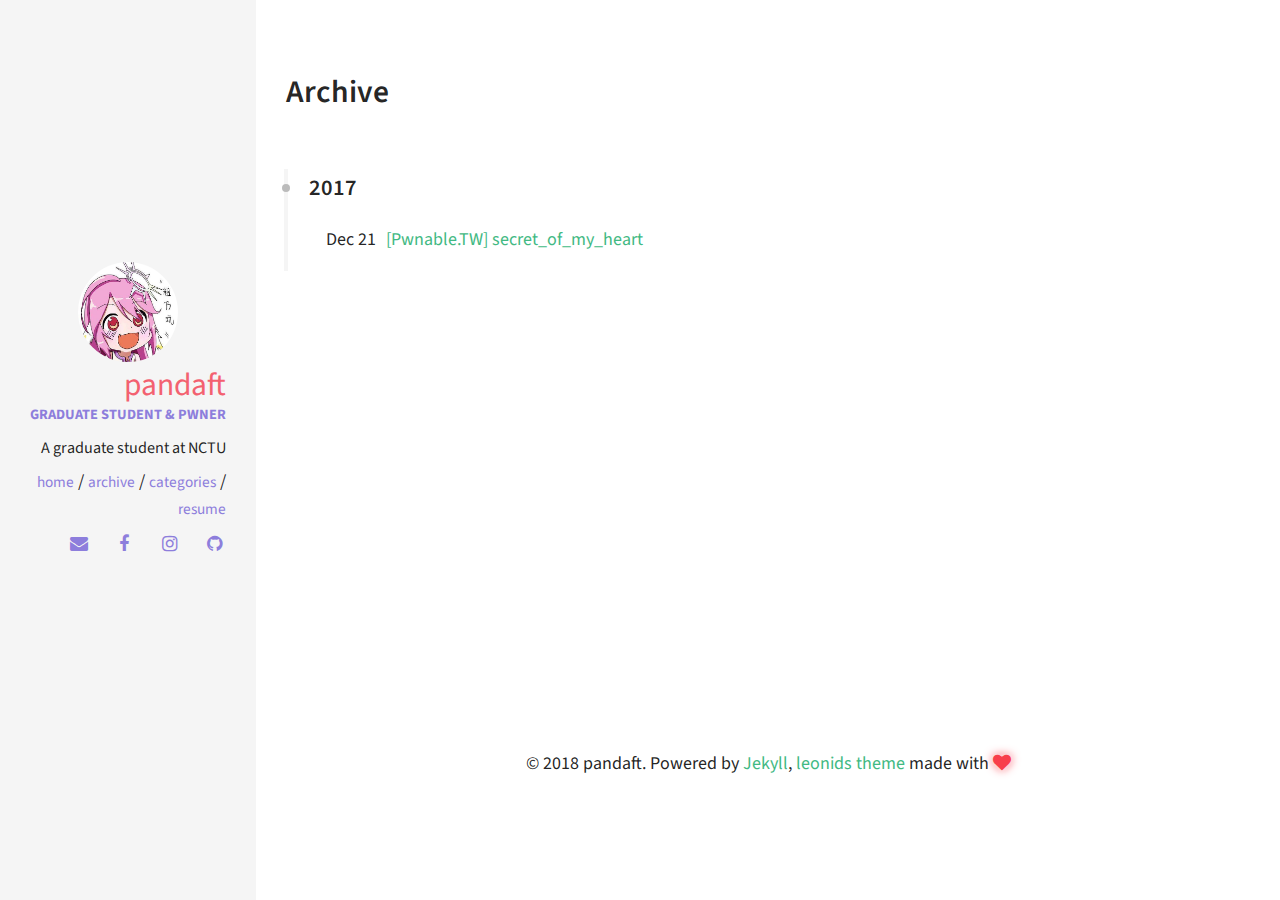
==== archive/index.html @ 1205e0f4 "{Init}[leonids Jekyll] simple blog" ====
<!DOCTYPE html>
<html lang="en">


  



  


<head>
  <meta charset="UTF-8">
  <meta http-equiv="X-UA-Compatible" content="IE=edge">
  <meta name="description" content="A simple and awesome blog theme powered by jekyll.">
  <meta name="keywords" content="Programming, PHP, and Ruby">
  <meta name="author" content="Archive | Leonids">
  <meta name="viewport" content="width=device-width, initial-scale=1.0">
  <meta name="theme-color" content="#f5f5f5">

  <!-- Twitter Tags -->
  <meta name="twitter:card" content="summary">
  <meta name="twitter:title" content="Archive | Leonids">
  <meta name="twitter:description" content="A simple and awesome blog theme powered by jekyll.">
  <meta name="twitter:image" content="https://WenYang-Lai.github.io//img/leonids-logo.png">

  <!-- Open Graph Tags -->
  <meta property="og:type" content="blog">
  <meta property="og:url" content="https://WenYang-Lai.github.io/">
  <meta property="og:title" content="Archive | Leonids">
  <meta property="og:description" content="A simple and awesome blog theme powered by jekyll.">
  <meta property="og:image" content="https://WenYang-Lai.github.io//img/leonids-logo.png">
  <title>Archive | Leonids</title>

  <!-- CSS files -->
  <link rel="stylesheet" href="https://WenYang-Lai.github.io//css/font-awesome.min.css">
  <link rel="stylesheet" href="https://WenYang-Lai.github.io//css/main.css">

  <link rel="canonical" href="https://WenYang-Lai.github.io//archive/">
  <link rel="alternate" type="application/rss+xml" title="Leonids" href="https://WenYang-Lai.github.io/ /feed.xml " />

  <!-- Icons -->
  <!-- 16x16 -->
  <link rel="shortcut icon" href="https://WenYang-Lai.github.io//favicon.ico">
  <!-- 32x32 -->
  <link rel="shortcut icon" href="https://WenYang-Lai.github.io//favicon.png">
</head>


<body>
  <div class="row">
    <div class="col s12 m2">
      <div class="table cover">
         

<div class="cover-card table-cell table-middle">
  
  <img src="https://WenYang-Lai.github.io//img/avatar.jpg" alt="" class="avatar">
  
  <a href="https://WenYang-Lai.github.io//" class="author_name">pandaft</a>
  <span class="author_job">Graduate Student & Pwner</span>
  <span class="author_bio mbm">A graduate student at NCTU</span>
  <nav class="nav">
    <ul class="nav-list">
      <li class="nav-item">
        <a href="https://WenYang-Lai.github.io//">home</a>
        <span>/</span>
      </li>
       
      <li class="nav-item">
        <a href="https://WenYang-Lai.github.io//archive/">Archive</a>
        
          <span>/</span>
        
      </li>
          
      <li class="nav-item">
        <a href="https://WenYang-Lai.github.io//categories/">Categories</a>
        
          <span>/</span>
        
      </li>
            
      <li class="nav-item">
        <a href="https://WenYang-Lai.github.io//resume/">Resume</a>
        
      </li>
       
    </ul>
  </nav>
  <script type="text/javascript">
  // based on http://stackoverflow.com/a/10300743/280842
  function gen_mail_to_link(hs, subject) {
    var lhs,rhs;
    var p = hs.split('@');
    lhs = p[0];
    rhs = p[1];
    document.write("<a class=\"social-link-item\" target=\"_blank\" href=\"mailto");
    document.write(":" + lhs + "@");
    document.write(rhs + "?subject=" + subject + "\"><i class=\"fa fa-fw fa-envelope\"></i><\/a>");
  }
</script>
<div class="social-links">
  <ul>
    
      <li>
      <script>gen_mail_to_link('x3639026@gmail.com', 'Hello from website');</script>
      </li>
    
    
    <li><a href="http://facebook.com/100000212816902" class="social-link-item" target="_blank"><i class="fa fa-fw fa-facebook"></i></a></li>
    
    
    
    <li><a href="http://instagram.com/wenyanglai" class="social-link-item" target="_blank"><i class="fa fa-fw fa-instagram"></i></a></li>
    
    <li><a href="http://github.com/WenYang-Lai" class="social-link-item" target="_blank"><i class="fa fa-fw fa-github"></i></a></li>
    
    
    
    
    
    
    
    
    
    
    
    
  </ul>
</div>

</div>

      </div>
    </div>
    <div class="col s12 m8">
      <div class="post-listing">
          <div id="page">
    <header class="page-header">
      <h2>Archive</h2>
    </header>

    <article class="page-content">
      <div class="archive">
  <div class="timeline" id="timeline">
    
    
    <div class="archive-title">
      <h4 class="archive-year">2017</h4>
    </div>

    <ul>
    
    <li>
      <div style="width:60px;float:left;">Dec 21</div> <a href="https://WenYang-Lai.github.io//articles/2017-12/%5BPwnableTW%5D-secret_of_my_heart">&#91;Pwnable.TW&#93; secret_of_my_heart</a></li>
    
    </ul>

  </div>

</div>

    </article>


  </div><!-- end page content -->


  

        <footer>
  &copy; 2018 pandaft. Powered by <a href="http://jekyllrb.com/">Jekyll</a>, <a href="http://github.com/renyuanz/leonids/">leonids theme</a> made with <i class="fa fa-heart heart-icon"></i>
</footer>

      </div>
    </div>
  </div>
  <script type="text/javascript" src="https://WenYang-Lai.github.io//js/jquery-3.2.1.min.js"></script>
<script type="text/javascript" src="https://WenYang-Lai.github.io//js/main.js"></script>

<!-- Asynchronous Google Analytics snippet -->
<script>
  (function(i,s,o,g,r,a,m){i['GoogleAnalyticsObject']=r;i[r]=i[r]||function(){
  (i[r].q=i[r].q||[]).push(arguments)},i[r].l=1*new Date();a=s.createElement(o),
  m=s.getElementsByTagName(o)[0];a.async=1;a.src=g;m.parentNode.insertBefore(a,m)
  })(window,document,'script','https://www.google-analytics.com/analytics.js','ga');
  ga('create', 'UA-62251910-2', 'auto');
  ga('send', 'pageview');
</script>



</body>
</html>
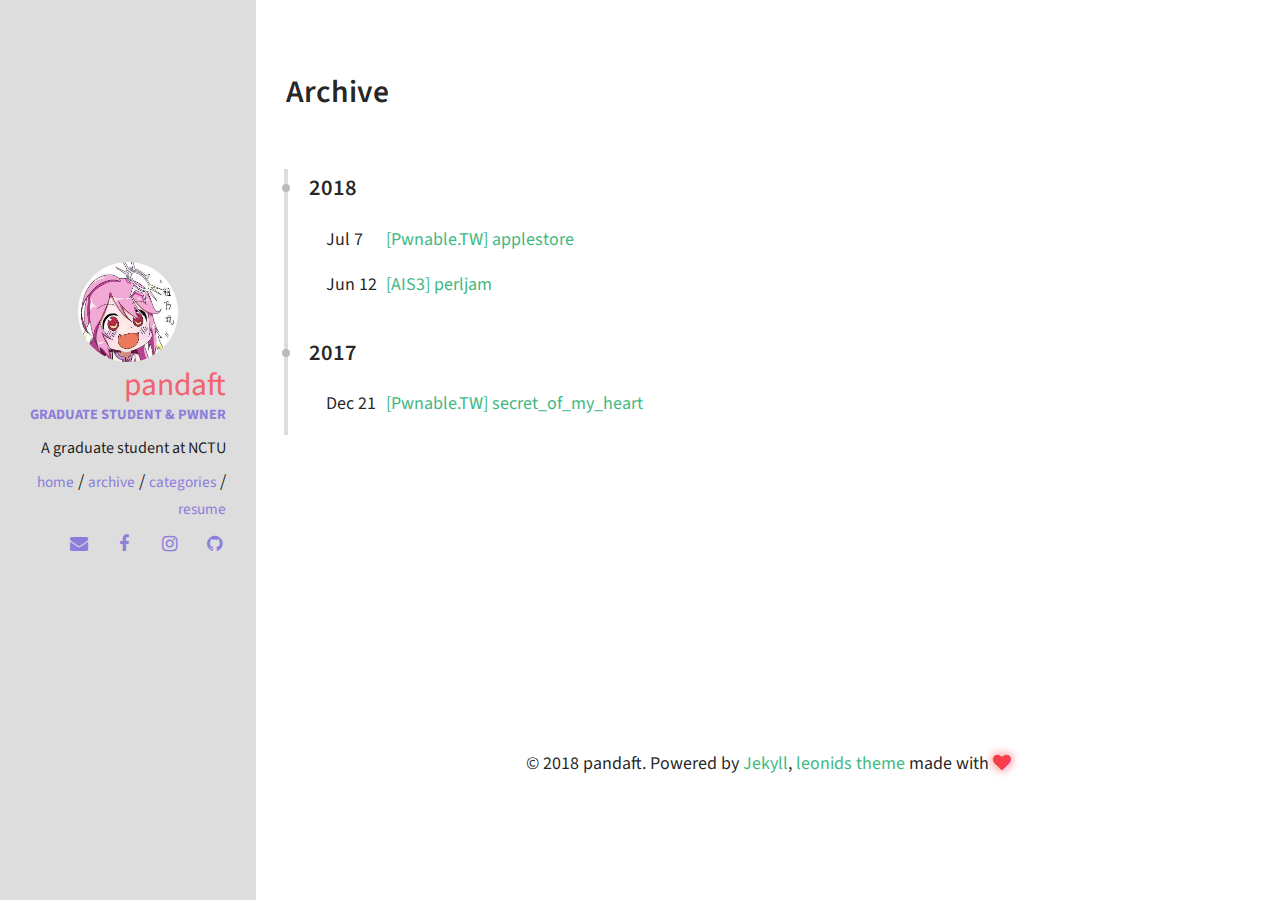
==== commit da038587: "{Add}[Pwnable.tw] applestore" ====
--- a/archive/index.html
+++ b/archive/index.html
@@ -147,10 +147,33 @@
     
     
     <div class="archive-title">
+      <h4 class="archive-year">2018</h4>
+    </div>
+
+    <ul>
+    
+    <li>
+      <div style="width:60px;float:left;">Jul 7</div> <a href="https://WenYang-Lai.github.io//articles/2018-07/%5BPwnableTW%5D-applestore">&#91;Pwnable.TW&#93; applestore</a></li>
+    
+    
+      
+      
+    
+    
+    <li>
+      <div style="width:60px;float:left;">Jun 12</div> <a href="https://WenYang-Lai.github.io//articles/2018-06/AIS3_perljam">&#91;AIS3&#93; perljam</a></li>
+    
+    
+      
+      
+    
+    </ul>
+    <div class="archive-title">
       <h4 class="archive-year">2017</h4>
     </div>
 
     <ul>
+    
     
     <li>
       <div style="width:60px;float:left;">Dec 21</div> <a href="https://WenYang-Lai.github.io//articles/2017-12/%5BPwnableTW%5D-secret_of_my_heart">&#91;Pwnable.TW&#93; secret_of_my_heart</a></li>
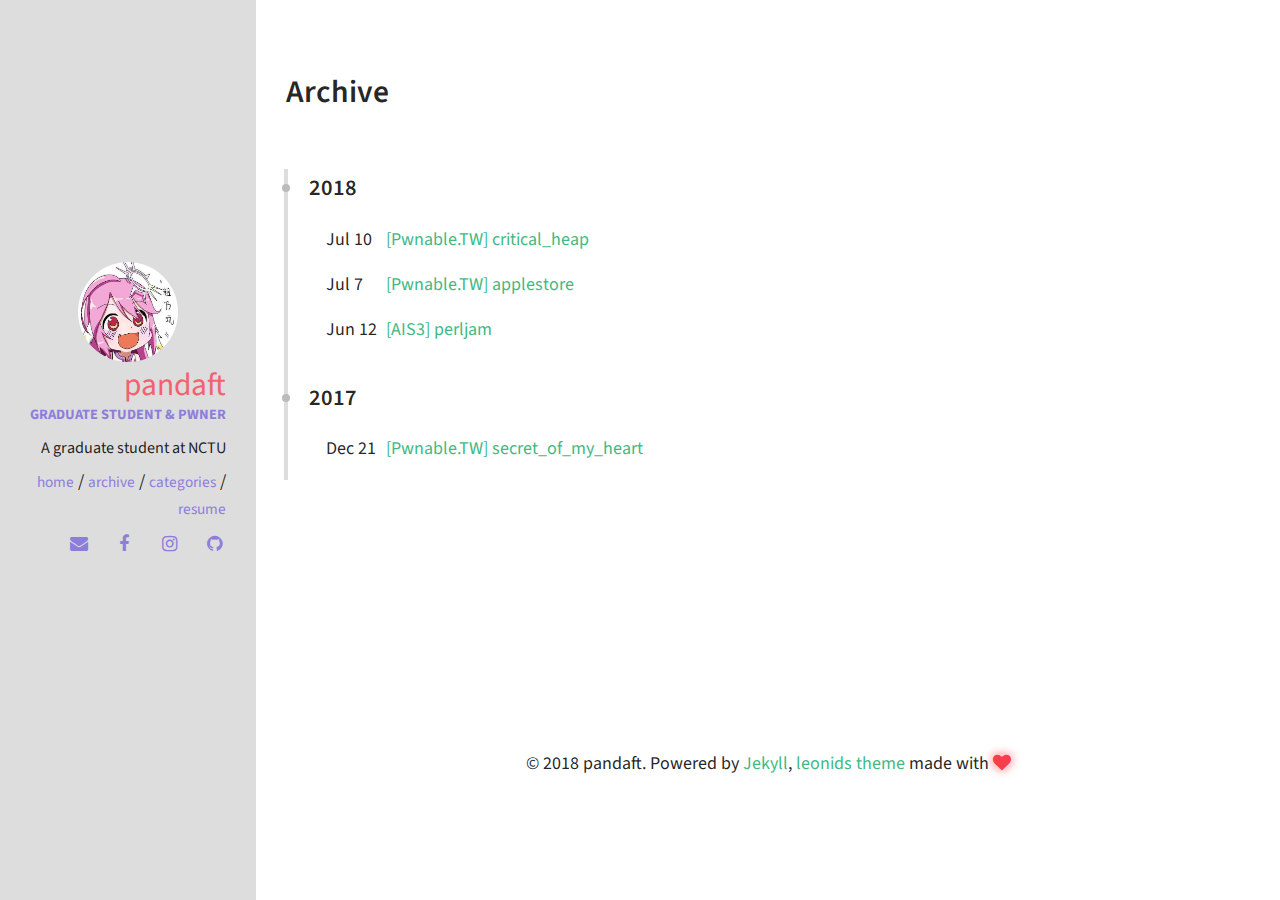
==== commit 7ce4e79d: "{Add}[Pwnable.tw] critical_heap" ====
--- a/archive/index.html
+++ b/archive/index.html
@@ -153,6 +153,14 @@
     <ul>
     
     <li>
+      <div style="width:60px;float:left;">Jul 10</div> <a href="https://WenYang-Lai.github.io//articles/2018-07/%5BPwnableTW%5D-critical_heap">&#91;Pwnable.TW&#93; critical_heap</a></li>
+    
+    
+      
+      
+    
+    
+    <li>
       <div style="width:60px;float:left;">Jul 7</div> <a href="https://WenYang-Lai.github.io//articles/2018-07/%5BPwnableTW%5D-applestore">&#91;Pwnable.TW&#93; applestore</a></li>
     
     
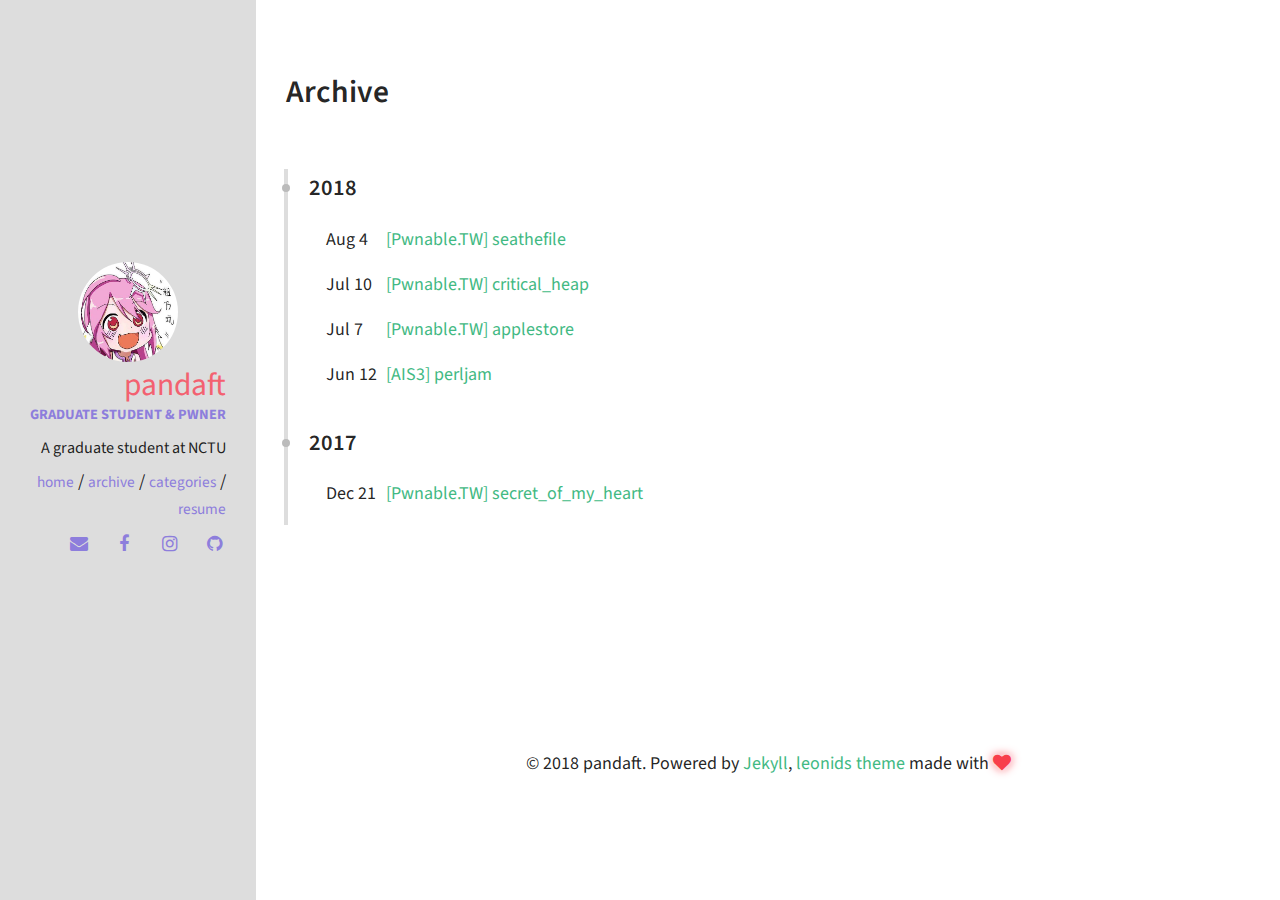
==== commit ee002828: "{Add}[PwnableTW] seathefile" ====
--- a/archive/index.html
+++ b/archive/index.html
@@ -153,6 +153,14 @@
     <ul>
     
     <li>
+      <div style="width:60px;float:left;">Aug 4</div> <a href="https://WenYang-Lai.github.io//articles/2018-08/%5BPwnableTW%5D-seathefile">&#91;Pwnable.TW&#93; seathefile</a></li>
+    
+    
+      
+      
+    
+    
+    <li>
       <div style="width:60px;float:left;">Jul 10</div> <a href="https://WenYang-Lai.github.io//articles/2018-07/%5BPwnableTW%5D-critical_heap">&#91;Pwnable.TW&#93; critical_heap</a></li>
     
     
